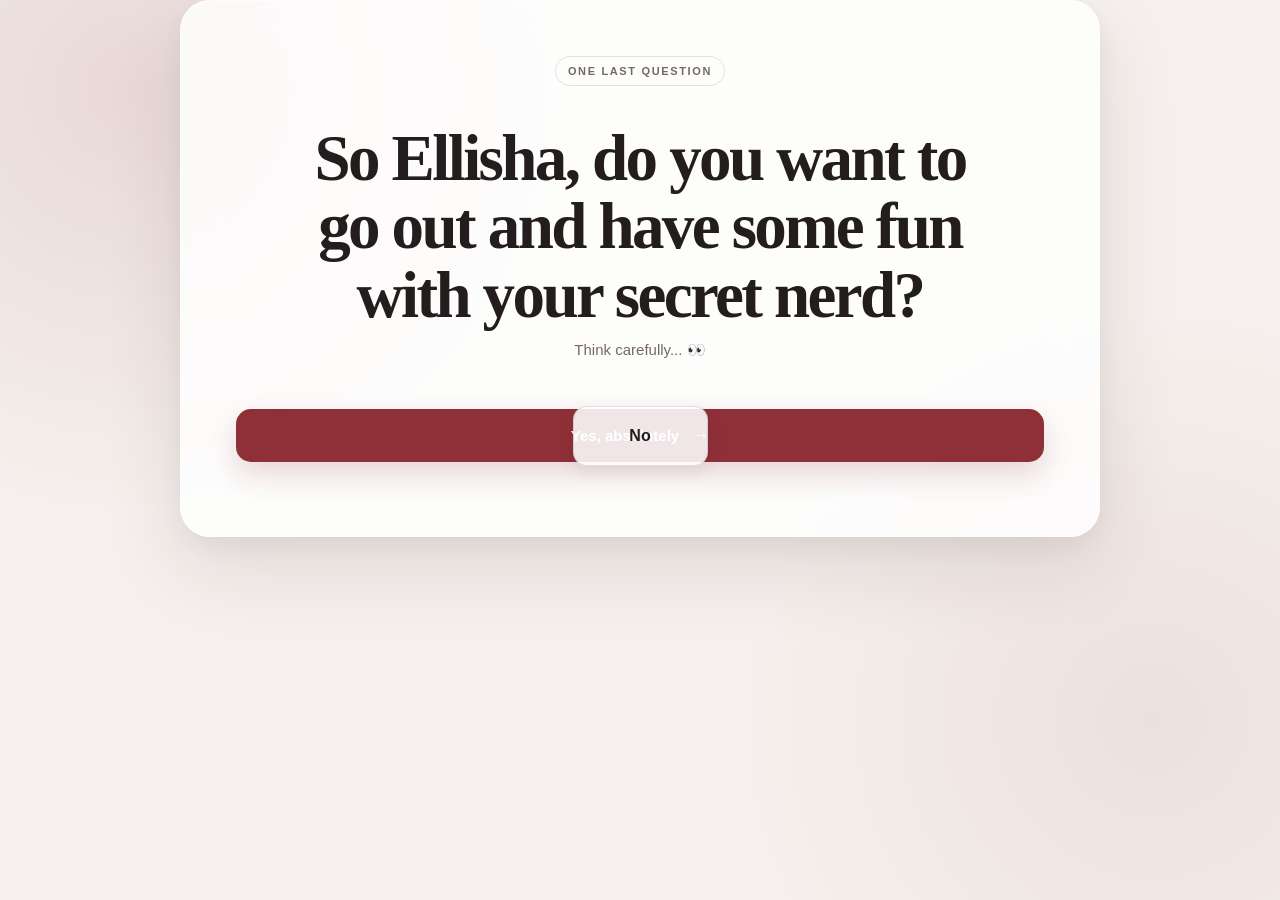
==== question.html @ f32e831b "Add files via upload" ====
<!DOCTYPE html>
<html lang="en">

<head>
    <meta charset="UTF-8">

    <meta
        name="viewport"
        content="width=device-width, initial-scale=1.0"
    >

    <title>One Last Question</title>

    <link
        rel="stylesheet"
        href="styles.css"
    >
</head>

<body>

    <main class="page-container">

        <section class="card question-card">

            <div class="eyebrow">
                ONE LAST QUESTION
            </div>

            <h1>
                So Ellisha, do you want to go out and have some fun with your secret nerd?
            </h1>

            <p class="question-subtitle">
                Think carefully... 👀
            </p>

            <div class="question-actions">

                <button
                    type="button"
                    id="yesButton"
                    class="primary-button"
                >
                    <span>Yes, absolutely</span>
                    <span class="button-arrow">→</span>
                </button>

                <button
                    type="button"
                    id="noButton"
                    class="no-button"
                >
                    No
                </button>

            </div>

        </section>

    </main>


    <script src="confirm.js"></script>

</body>

</html>
---- styles.css ----
/* =====================================================
   RESET
===================================================== */

* {
    margin: 0;
    padding: 0;
    box-sizing: border-box;
}


/* =====================================================
   VARIABLES
===================================================== */

:root {

    --background: #f5f0ed;

    --card: rgba(255, 255, 255, 0.82);

    --text: #241d1d;

    --muted: #746868;

    --accent: #8f3038;

    --accent-dark: #70252c;

    --accent-light: #f3dfe1;

    --border: rgba(36, 29, 29, 0.12);

    --error: #b43d3d;

}


/* =====================================================
   BODY
===================================================== */

html {
    scroll-behavior: smooth;
}


body {

    min-height: 100vh;

    font-family: "DM Sans", sans-serif;

    color: var(--text);

    background:

        radial-gradient(
            circle at 10% 10%,
            rgba(143, 48, 56, 0.12),
            transparent 30%
        ),

        radial-gradient(
            circle at 90% 80%,
            rgba(185, 130, 120, 0.14),
            transparent 30%
        ),

        var(--background);

    overflow-x: hidden;

}


/* =====================================================
   AMBIENT BACKGROUND
===================================================== */

.ambient {

    position: fixed;

    width: 350px;
    height: 350px;

    border-radius: 50%;

    filter: blur(80px);

    opacity: 0.35;

    pointer-events: none;

    animation:
        drift 10s ease-in-out infinite alternate;

}


.ambient-one {

    background: #d8a5aa;

    top: -150px;
    left: -120px;

}


.ambient-two {

    background: #d8b9a8;

    bottom: -150px;
    right: -120px;

    animation-delay: 2s;

}


/* =====================================================
   PAGE
===================================================== */

.page {

    min-height: 100vh;

    display: flex;

    justify-content: center;

    align-items: center;

    padding: 40px 20px;

    position: relative;

    z-index: 2;

}


/* =====================================================
   CARD
===================================================== */

.card {

    width: min(720px, 100%);

    padding: 55px;

    background: var(--card);

    border:
        1px solid
        rgba(255, 255, 255, 0.70);

    border-radius: 30px;

    backdrop-filter: blur(20px);

    -webkit-backdrop-filter: blur(20px);

    box-shadow:

        0 30px 80px
        rgba(50, 30, 30, 0.10),

        0 10px 30px
        rgba(50, 30, 30, 0.06);

    animation:
        reveal 0.8s ease forwards;

}


/* =====================================================
   EYEBROW
===================================================== */

.eyebrow {

    display: inline-block;

    margin-bottom: 20px;

    padding: 8px 12px;

    border:
        1px solid
        var(--border);

    border-radius: 100px;

    font-size: 11px;

    font-weight: 700;

    letter-spacing: 0.15em;

    color: var(--muted);

}


/* =====================================================
   HEADING
===================================================== */

h1 {

    font-family:
        "Playfair Display",
        serif;

    font-size:
        clamp(40px, 6vw, 65px);

    line-height: 1.05;

    letter-spacing: -0.04em;

    margin-bottom: 22px;

}


h1 span {

    color: var(--accent);

}


.intro {

    max-width: 560px;

    margin-bottom: 40px;

    color: var(--muted);

    font-size: 16px;

    line-height: 1.7;

}


/* =====================================================
   FORM
===================================================== */

form {

    display: flex;

    flex-direction: column;

    gap: 30px;

}


.form-group {

    display: flex;

    flex-direction: column;

    gap: 10px;

}


.form-group > label {

    font-size: 15px;

    font-weight: 600;

    line-height: 1.5;

}


.required {

    color: var(--accent);

}


/* =====================================================
   DATE PICKER
===================================================== */

.date-picker {

    width: 100%;

    padding: 22px;

    background:
        rgba(255, 255, 255, 0.65);

    border:
        1px solid
        var(--border);

    border-radius: 20px;

}


/* =====================================================
   CALENDAR HEADER
===================================================== */

.calendar-header {

    display: flex;

    align-items: center;

    justify-content: space-between;

    margin-bottom: 22px;

}


.calendar-month {

    font-family:
        "Playfair Display",
        serif;

    font-size: 20px;

    font-weight: 600;

}


.calendar-arrow {

    width: 38px;

    height: 38px;

    display: flex;

    align-items: center;

    justify-content: center;

    border:
        1px solid
        var(--border);

    border-radius: 50%;

    background:
        rgba(255, 255, 255, 0.8);

    color: var(--text);

    font-size: 17px;

    cursor: pointer;

    transition:
        0.2s ease;

}


.calendar-arrow:hover {

    background:
        var(--accent);

    border-color:
        var(--accent);

    color: white;

    transform:
        scale(1.05);

}


/* =====================================================
   WEEKDAYS
===================================================== */

.weekdays {

    display: grid;

    grid-template-columns:
        repeat(7, 1fr);

    gap: 5px;

    margin-bottom: 8px;

}


.weekdays span {

    text-align: center;

    font-size: 11px;

    font-weight: 700;

    color: var(--muted);

}


/* =====================================================
   CALENDAR DAYS
===================================================== */

.calendar-days {

    display: grid;

    grid-template-columns:
        repeat(7, 1fr);

    gap: 6px;

}


.calendar-day {

    aspect-ratio: 1;

    border: none;

    border-radius: 12px;

    background: transparent;

    color: var(--text);

    font-family: inherit;

    font-size: 14px;

    cursor: pointer;

    transition:
        0.2s ease;

}


.calendar-day:hover:not(.disabled) {

    background:
        var(--accent-light);

    color:
        var(--accent);

}


.calendar-day.today {

    border:
        1px solid
        rgba(143, 48, 56, 0.35);

    font-weight: 700;

}


.calendar-day.selected {

    background:
        var(--accent);

    color:
        white;

    box-shadow:
        0 6px 15px
        rgba(143, 48, 56, 0.25);

}


.calendar-day.disabled {

    color:
        #c8c0c0;

    cursor:
        not-allowed;

}


/* Empty calendar cells */

.calendar-empty {

    aspect-ratio: 1;

}


/* =====================================================
   SELECTED DATE CARD
===================================================== */

.selected-date-display {

    display: flex;

    align-items: center;

    gap: 14px;

    padding: 15px 17px;

    margin-top: 12px;

    border:
        1px solid
        rgba(143, 48, 56, 0.18);

    border-radius: 15px;

    background:
        rgba(143, 48, 56, 0.06);

}


.selected-icon {

    width: 34px;

    height: 34px;

    display: flex;

    align-items: center;

    justify-content: center;

    flex-shrink: 0;

    border-radius: 50%;

    background:
        var(--accent);

    color:
        white;

    font-size: 14px;

    font-weight: 700;

}


.selected-date-display div:nth-child(2) {

    display: flex;

    flex-direction: column;

    gap: 3px;

    flex: 1;

}


.selected-date-display small {

    font-size: 9px;

    letter-spacing: 0.12em;

    font-weight: 700;

    color: var(--muted);

}


.selected-date-display strong {

    font-size: 14px;

}


.selected-date-display button,
.final-date-time button {

    border: none;

    background: none;

    color: var(--accent);

    font-family: inherit;

    font-size: 12px;

    font-weight: 700;

    cursor: pointer;

}


/* =====================================================
   TIME SECTION
===================================================== */

.time-section {

    margin-top: 18px;

    padding-top: 18px;

    border-top:
        1px solid
        var(--border);

}


.time-heading {

    display: flex;

    align-items: center;

    justify-content: space-between;

    margin-bottom: 14px;

}


.time-heading span {

    font-size: 14px;

    font-weight: 700;

}


.time-heading small {

    color: var(--muted);

    font-size: 11px;

}


/* =====================================================
   TIME SLOTS
===================================================== */

.time-slots {

    display: grid;

    grid-template-columns:
        repeat(3, 1fr);

    gap: 9px;

}


.time-slot {

    padding: 14px 8px;

    border:
        1px solid
        var(--border);

    border-radius: 13px;

    background:
        rgba(255, 255, 255, 0.65);

    color: var(--text);

    font-family: inherit;

    font-size: 13px;

    font-weight: 600;

    cursor: pointer;

    transition:
        0.2s ease;

}


.time-slot:hover {

    border-color:
        rgba(143, 48, 56, 0.4);

    background:
        var(--accent-light);

    color:
        var(--accent);

    transform:
        translateY(-2px);

}


.time-slot.selected {

    background:
        var(--accent);

    color:
        white;

    border-color:
        var(--accent);

    box-shadow:
        0 7px 18px
        rgba(143, 48, 56, 0.22);

}


/* =====================================================
   FINAL DATE/TIME CARD
===================================================== */

.final-date-time {

    display: flex;

    align-items: center;

    gap: 14px;

    padding: 16px 17px;

    margin-top: 12px;

    border:
        1px solid
        rgba(143, 48, 56, 0.20);

    border-radius: 16px;

    background:
        linear-gradient(
            135deg,
            rgba(143, 48, 56, 0.09),
            rgba(143, 48, 56, 0.04)
        );

}


.final-check {

    width: 38px;

    height: 38px;

    flex-shrink: 0;

    display: flex;

    align-items: center;

    justify-content: center;

    border-radius: 50%;

    background:
        var(--accent);

    color:
        white;

    font-weight: 700;

}


.final-date-info {

    display: flex;

    flex-direction: column;

    gap: 2px;

    flex: 1;

}


.final-date-info small {

    font-size: 9px;

    letter-spacing: 0.12em;

    color: var(--muted);

    font-weight: 700;

}


.final-date-info strong {

    font-size: 14px;

}


.final-date-info span {

    color: var(--accent);

    font-size: 13px;

    font-weight: 700;

}


/* =====================================================
   HIDDEN
===================================================== */

.hidden {

    display: none !important;

}


/* =====================================================
   RADIO OPTIONS
===================================================== */

.choice-container {

    display: flex;

    gap: 12px;

}


.choice {

    flex: 1;

    cursor: pointer;

}


.choice input {

    display: none;

}


.choice-box {

    display: flex;

    align-items: center;

    justify-content: center;

    padding: 16px;

    border:
        1px solid
        var(--border);

    border-radius: 15px;

    background:
        rgba(255, 255, 255, 0.55);

    font-weight: 600;

    transition:
        0.25s ease;

}


.choice:hover .choice-box {

    transform:
        translateY(-2px);

}


/* YES */

.choice:first-child input:checked + .choice-box {

    background:
        #8f3038;

    color:
        white;

    border-color:
        #8f3038;

    box-shadow:
        0 10px 25px
        rgba(143, 48, 56, 0.22);

}


/* NO */

.choice:last-child input:checked + .choice-box {

    background:
        #a66a4c;

    color:
        white;

    border-color:
        #a66a4c;

    box-shadow:
        0 10px 25px
        rgba(166, 106, 76, 0.22);

}


/* =====================================================
   TEXTAREA
===================================================== */

textarea {

    width: 100%;

    padding: 16px 17px;

    border:
        1px solid
        var(--border);

    border-radius: 15px;

    background:
        rgba(255, 255, 255, 0.65);

    color:
        var(--text);

    font-family:
        inherit;

    font-size:
        15px;

    outline:
        none;

    resize:
        vertical;

    min-height:
        130px;

    transition:
        0.25s ease;

}


textarea:focus {

    border-color:
        var(--accent);

    background:
        white;

    box-shadow:
        0 0 0 4px
        rgba(143, 48, 56, 0.08);

}


textarea::placeholder {

    color:
        #9a9090;

}


/* =====================================================
   PRIMARY BUTTON
===================================================== */

.primary-button {

    display: flex;

    justify-content: center;

    align-items: center;

    gap: 12px;

    width: 100%;

    border: none;

    border-radius: 15px;

    padding: 16px 22px;

    font-size: 15px;

    font-weight: 700;

    background:
        var(--accent);

    color:
        white;

    box-shadow:
        0 12px 30px
        rgba(143, 48, 56, 0.20);

    transition:
        0.25s ease;

}


.primary-button:hover:not(:disabled) {

    transform:
        translateY(-3px);

    background:
        var(--accent-dark);

    box-shadow:
        0 16px 35px
        rgba(143, 48, 56, 0.27);

}


.primary-button:disabled {

    opacity:
        0.40;

    cursor:
        not-allowed;

    box-shadow:
        none;

}


.button-arrow {

    font-size:
        18px;

    transition:
        0.25s ease;

}


.primary-button:hover:not(:disabled)
.button-arrow {

    transform:
        translateX(4px);

}


/* =====================================================
   ANIMATIONS
===================================================== */

@keyframes reveal {

    from {

        opacity: 0;

        transform:
            translateY(25px)
            scale(0.98);

    }

    to {

        opacity: 1;

        transform:
            translateY(0)
            scale(1);

    }

}


@keyframes drift {

    from {

        transform:
            translate3d(0, 0, 0)
            scale(1);

    }

    to {

        transform:
            translate3d(40px, 30px, 0)
            scale(1.1);

    }

}


/* =====================================================
   MOBILE
===================================================== */

@media (max-width: 650px) {

    .page {

        padding:
            20px 14px;

        align-items:
            flex-start;

    }


    .card {

        padding:
            32px 20px;

        margin-top:
            10px;

        border-radius:
            23px;

    }


    h1 {

        font-size:
            40px;

    }


    .intro {

        font-size:
            14px;

    }


    .date-picker {

        padding:
            15px;

    }


    .calendar-day {

        font-size:
            12px;

    }


    .calendar-month {

        font-size:
            18px;

    }


    .time-slots {

        grid-template-columns:
            repeat(2, 1fr);

    }


    .choice-container {

        flex-direction:
            column;

    }


    .selected-date-display {

        padding:
            13px;

    }

}

/* =========================================
   QUESTION PAGE
========================================= */

.question-card {
    text-align: center;
    position: relative;
    overflow: visible;
}

.question-card h1 {
    max-width: 700px;
    margin: 18px auto 0;
}

.question-subtitle {
    margin-top: 12px;
    color: var(--muted);
    font-size: 15px;
}


/* =========================================
   YES / NO BUTTON CONTAINER
========================================= */

.question-actions {
    display: flex;
    align-items: center;
    justify-content: center;

    gap: 18px;

    margin-top: 32px;

    min-height: 90px;

    position: relative;
}


/* =========================================
   YES BUTTON
========================================= */

.question-actions .primary-button {
    min-width: 180px;
}


/* =========================================
   NO BUTTON
========================================= */

.no-button {
    min-width: 135px;
    min-height: 60px;

    padding: 16px 32px;

    border: 1px solid rgba(36, 29, 29, 0.14);
    border-radius: 14px;

    background: rgba(255, 255, 255, 0.88);

    color: var(--text);

    font-family: inherit;
    font-size: 16px;
    font-weight: 600;

    cursor: pointer;

    box-shadow:
        0 6px 18px rgba(36, 29, 29, 0.08);

    transition:
        transform 0.2s ease,
        box-shadow 0.2s ease,
        background 0.2s ease;

    position: relative;
    z-index: 5;
}


/* NO BUTTON HOVER */

.no-button:hover {
    background: #f8eeee;

    box-shadow:
        0 10px 24px rgba(36, 29, 29, 0.13);
}


/* NO BUTTON FOCUS */

.no-button:focus {
    outline: none;
}


/* =========================================
   MOBILE
========================================= */

@media (max-width: 600px) {

    .question-card h1 {
        font-size: 28px;
    }

    .question-actions {
        gap: 12px;
    }

    .question-actions .primary-button {
        min-width: 155px;
    }

    .no-button {
        min-width: 115px;
        min-height: 56px;

        padding: 14px 24px;
    }

}

/* =========================================
   FIX QUESTION PAGE LAYOUT
========================================= */

html,
body {
    width: 100%;
    max-width: 100%;
    overflow-x: hidden;
}

.page-container {
    width: 100%;
    max-width: 100%;
    box-sizing: border-box;

    display: flex;
    justify-content: center;
    align-items: center;
}

.question-card {
    width: min(920px, calc(100% - 40px));
    max-width: 920px;

    margin-left: auto;
    margin-right: auto;

    box-sizing: border-box;
}


/* Keep the button area centered */

.question-actions {
    width: 100%;
    position: relative;

    display: flex;
    justify-content: center;
    align-items: center;

    gap: 18px;
}


/* The escaping No button should NOT affect
   the page/card layout */

.no-button {
    position: fixed !important;
    z-index: 9999;

    min-width: 135px;
    min-height: 60px;

    padding: 16px 32px;

    box-sizing: border-box;
}

/* Carry Rating */

.carry-rating-group {
    margin-top: 28px;
}

.rating-disclaimer {
    margin: 8px 0 18px;
    color: var(--muted);
    font-size: 13px;
    font-style: italic;
}

.rating-container {
    display: grid;
    grid-template-columns: repeat(10, 1fr);
    gap: 8px;
    width: 100%;
    max-width: 620px;
    margin-top: 14px;
}

.rating-option {
    margin: 0;
    cursor: pointer;
}

.rating-option input {
    position: absolute;
    opacity: 0;
    pointer-events: none;
}

.rating-option span {
    display: flex;
    align-items: center;
    justify-content: center;
    min-height: 52px;
    border: 1px solid var(--border);
    border-radius: 12px;
    background: rgba(255, 255, 255, 0.75);
    color: var(--text);
    font-size: 15px;
    font-weight: 600;
    transition:
        background 0.2s ease,
        color 0.2s ease,
        border-color 0.2s ease,
        transform 0.2s ease,
        box-shadow 0.2s ease;
}

.rating-option:hover span {
    background: var(--accent-light);
    border-color: rgba(143, 48, 56, 0.3);
    transform: translateY(-2px);
}

/* Selected rating */

.rating-option input:checked + span {
    background: var(--accent);
    border-color: var(--accent);
    color: white;
    box-shadow: 0 6px 16px rgba(143, 48, 56, 0.22);
    transform: translateY(-2px);
}

/* Mobile */

@media (max-width: 600px) {
    .rating-container {
        grid-template-columns: repeat(5, 1fr);
        gap: 9px;
        max-width: 100%;
    }

    .rating-option span {
        min-height: 48px;
    }
}
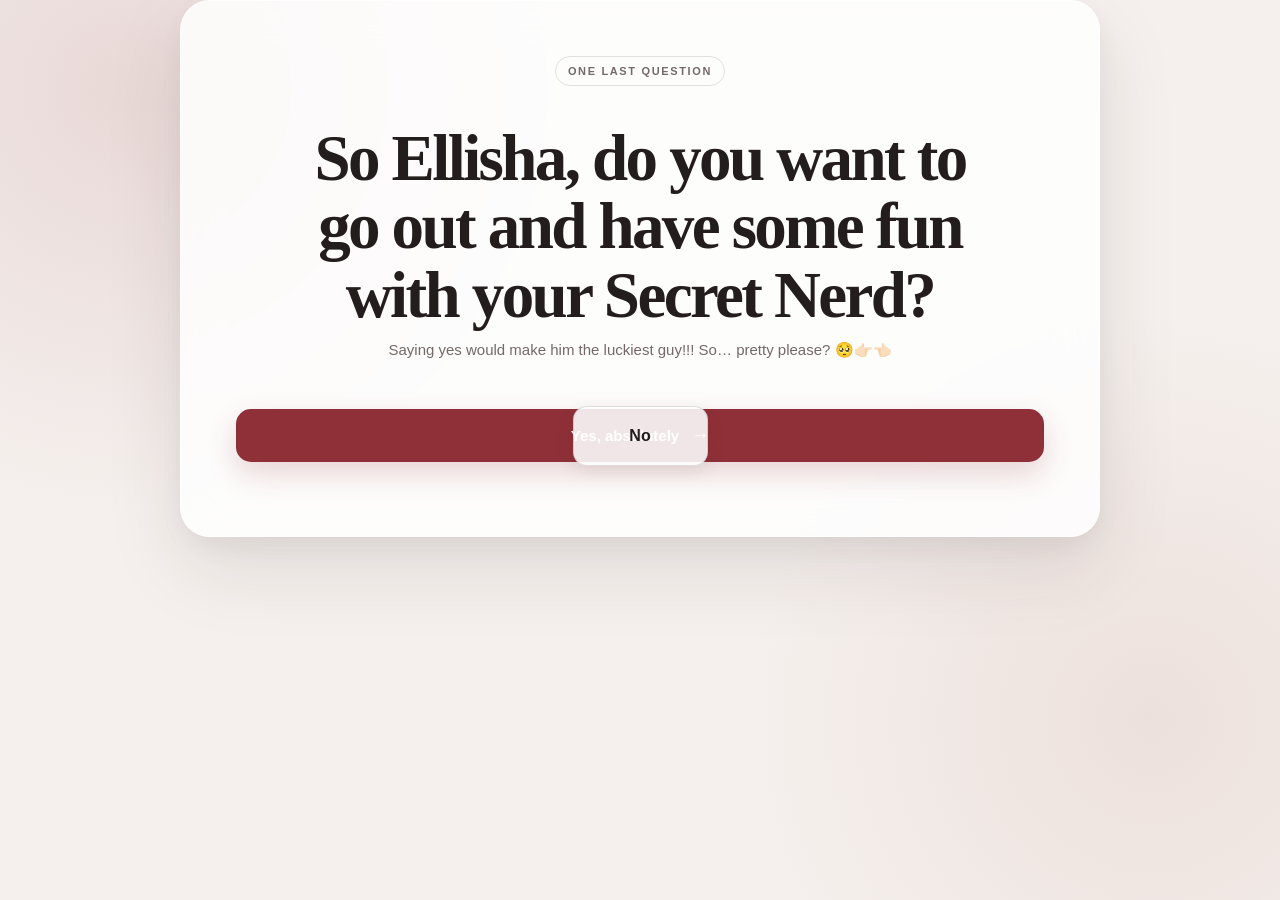
==== commit b2054ca9: "Update question.html" ====
--- a/question.html
+++ b/question.html
@@ -27,12 +27,12 @@
                 ONE LAST QUESTION
             </div>
 
-            <h1>
-                So Ellisha, do you want to go out and have some fun with your secret nerd?
-            </h1>
+            <h1 class="confirmation-message">
+    So Ellisha, do you want to go out and have some fun with your Secret Nerd?
+</h1>
 
             <p class="question-subtitle">
-                Think carefully... 👀
+                Saying yes would make him the luckiest guy!!! So… pretty please? 🥺👉🏻👈🏻
             </p>
 
             <div class="question-actions">
@@ -65,4 +65,4 @@
 
 </body>
 
-</html>+</html>
--- a/styles.css
+++ b/styles.css
@@ -288,7 +288,24 @@
     line-height: 1.5;
 
 }
-
+input[type="email"] {
+    width: 100%;
+    box-sizing: border-box;
+    padding: 15px 16px;
+    border: 1px solid var(--border);
+    border-radius: 12px;
+    background: rgba(255, 255, 255, 0.82);
+    color: var(--text);
+    font-family: inherit;
+    font-size: 15px;
+    outline: none;
+    transition: border-color 0.2s ease, box-shadow 0.2s ease;
+}
+
+input[type="email"]:focus {
+    border-color: var(--accent);
+    box-shadow: 0 0 0 3px rgba(143, 48, 56, 0.10);
+}
 
 .required {
 
@@ -1556,4 +1573,4 @@
     .rating-option span {
         min-height: 48px;
     }
-}+}
